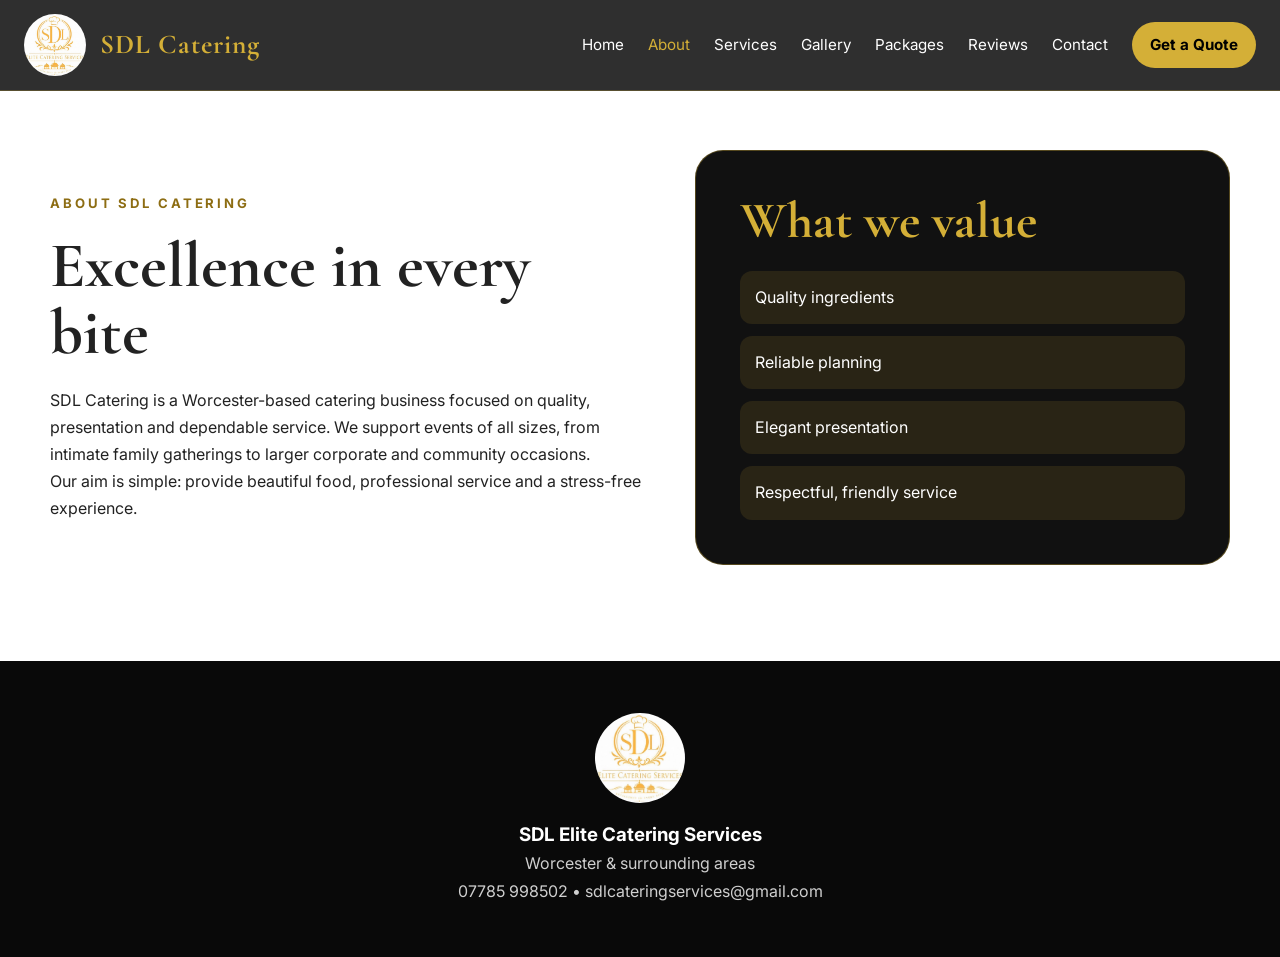
==== about.html @ 159dbfcd "Add files via upload" ====
<!doctype html><html lang="en"><head><meta charset="utf-8"><meta name="viewport" content="width=device-width, initial-scale=1"><title>About SDL Catering | Worcester</title><meta name="description" content="Learn about SDL Catering, an elite catering service in Worcester and surrounding areas."><link rel="stylesheet" href="style.css"></head><body><header class="site-header"><nav class="nav"><a class="brand" href="index.html"><img src="logo.jpeg" alt="SDL Catering logo"><span>SDL Catering</span></a><button class="menu-toggle" aria-label="Open menu">☰</button><div class="nav-links"><a class="" href="index.html">Home</a><a class="active" href="about.html">About</a><a class="" href="services.html">Services</a><a class="" href="gallery.html">Gallery</a><a class="" href="packages.html">Packages</a><a class="" href="reviews.html">Reviews</a><a class="" href="contact.html">Contact</a><a class="nav-cta" href="contact.html">Get a Quote</a></div></nav></header><section class="section" style="padding-top:150px"><div class="container split fade show"><div><div class="eyebrow" style="color:#8d6d13">About SDL Catering</div><h1 class="title" style="text-align:left;margin-bottom:20px">Excellence in every bite</h1><p>SDL Catering is a Worcester-based catering business focused on quality, presentation and dependable service. We support events of all sizes, from intimate family gatherings to larger corporate and community occasions.</p><p>Our aim is simple: provide beautiful food, professional service and a stress-free experience.</p></div><div class="panel"><h2>What we value</h2><div class="list"><span>Quality ingredients</span><span>Reliable planning</span><span>Elegant presentation</span><span>Respectful, friendly service</span></div></div></div></section><footer class="footer"><img src="logo.jpeg" alt="SDL Catering logo"><h3>SDL Elite Catering Services</h3><p>Worcester & surrounding areas</p><p>07785 998502 • sdlcateringservices@gmail.com</p></footer><script src="script.js"></script></body></html>
---- style.css ----
@import url('https://fonts.googleapis.com/css2?family=Cormorant+Garamond:wght@500;600;700&family=Inter:wght@300;400;500;600;700&display=swap');
:root{--gold:#d4af37;--gold-soft:#f5e7b8;--black:#0d0d0d;--charcoal:#171717;--cream:#fbf8f0;--white:#ffffff;--muted:#6d6d6d}
*{box-sizing:border-box;margin:0;padding:0}
html{scroll-behavior:smooth}
body{font-family:'Inter',sans-serif;color:#222;line-height:1.7;background:#fff;overflow-x:hidden}
img{max-width:100%;display:block}a{text-decoration:none;color:inherit}
.site-header{position:fixed;top:0;width:100%;z-index:1000;background:rgba(13,13,13,.86);backdrop-filter:blur(16px);border-bottom:1px solid rgba(212,175,55,.25)}
.nav{max-width:1280px;margin:auto;padding:14px 24px;display:flex;align-items:center;justify-content:space-between}
.brand{display:flex;align-items:center;gap:14px;color:var(--gold);font-family:'Cormorant Garamond',serif;font-size:1.7rem;font-weight:700;letter-spacing:.04em}
.brand img{height:62px;width:62px;border-radius:50%;object-fit:cover;background:white}
.nav-links{display:flex;align-items:center;gap:24px}.nav-links a{color:#fff;font-size:.95rem;transition:.25s}.nav-links a:hover,.nav-links a.active{color:var(--gold)}
.nav-cta{background:var(--gold);color:#000!important;padding:10px 18px;border-radius:999px;font-weight:700}
.menu-toggle{display:none;background:none;border:1px solid rgba(255,255,255,.35);color:white;padding:8px 11px;border-radius:8px;font-size:1.2rem}
.hero{min-height:100vh;display:grid;place-items:center;text-align:center;color:white;padding:140px 24px 80px;background:linear-gradient(rgba(0,0,0,.66),rgba(0,0,0,.66)),url('https://images.unsplash.com/photo-1555244162-803834f70033?auto=format&fit=crop&w=1800&q=80');background-size:cover;background-position:center}
.hero-content{max-width:920px}.eyebrow{color:var(--gold-soft);text-transform:uppercase;letter-spacing:.22em;font-size:.82rem;font-weight:700;margin-bottom:18px}
.hero h1{font-family:'Cormorant Garamond',serif;font-size:clamp(3.2rem,8vw,6.8rem);line-height:.95;margin-bottom:24px}
.hero p{max-width:760px;margin:0 auto 34px;font-size:1.15rem;color:#f3f3f3}
.btn-row{display:flex;gap:16px;justify-content:center;flex-wrap:wrap}.btn{display:inline-flex;align-items:center;justify-content:center;padding:14px 28px;border-radius:999px;font-weight:700;transition:.25s;border:0;cursor:pointer;font-size:1rem}
.btn.gold{background:var(--gold);color:#000}.btn.outline{border:1px solid rgba(255,255,255,.65);color:#fff}.btn:hover{transform:translateY(-3px)}
.section{padding:96px 24px}.container{max-width:1180px;margin:auto}.section.alt{background:var(--cream)}.section.dark{background:var(--black);color:white}
.section-title{text-align:center;max-width:800px;margin:0 auto 54px}.section-title h1,.section-title h2,.title{font-family:'Cormorant Garamond',serif;font-size:clamp(2.5rem,5vw,4.2rem);line-height:1.05;margin-bottom:12px}.section-title p{color:var(--muted)}.dark .section-title p{color:#c9c9c9}
.grid{display:grid;grid-template-columns:repeat(3,1fr);gap:26px}.card{background:white;border:1px solid #eee;padding:32px;border-radius:24px;box-shadow:0 18px 45px rgba(0,0,0,.07);transition:.25s}.card:hover{transform:translateY(-8px)}
.card h3{font-family:'Cormorant Garamond',serif;color:#111;font-size:1.8rem;margin-bottom:10px}.card p{color:#606060}.dark .card{background:#181818;border-color:#2a2a2a}.dark .card h3,.dark .card p{color:white}
.split{display:grid;grid-template-columns:1.05fr .95fr;gap:54px;align-items:center}.panel{background:#111;color:white;padding:44px;border-radius:28px;border:1px solid rgba(212,175,55,.35)}
.panel h2{font-family:'Cormorant Garamond',serif;font-size:3.2rem;line-height:1.05;color:var(--gold);margin-bottom:18px}.list{margin-top:22px;display:grid;gap:12px}.list span{display:block;padding:13px 15px;background:rgba(212,175,55,.12);border-radius:12px}
.gallery-grid{display:grid;grid-template-columns:repeat(4,1fr);gap:16px}.gallery-item{min-height:220px;border-radius:22px;overflow:hidden;position:relative;background:linear-gradient(135deg,#f5e7b8,#222);display:flex;align-items:flex-end;padding:22px;color:white;font-weight:700}.gallery-item::before{content:'';position:absolute;inset:0;background:rgba(0,0,0,.26)}.gallery-item span{position:relative;z-index:1}
.quote{font-family:'Cormorant Garamond',serif;font-size:2rem;line-height:1.25}.contact-card{max-width:860px;margin:auto;background:white;padding:40px;border-radius:28px;box-shadow:0 20px 60px rgba(0,0,0,.1)}
input,textarea,select{width:100%;padding:15px 16px;margin-bottom:14px;border:1px solid #ddd;border-radius:12px;font-family:inherit;font-size:1rem}textarea{min-height:140px;resize:vertical}
.footer{background:#090909;color:white;padding:52px 24px;text-align:center}.footer img{height:90px;width:90px;border-radius:50%;margin:0 auto 16px;background:white;object-fit:cover}.footer p{color:#cfcfcf}
.fade{opacity:0;transform:translateY(24px);transition:opacity .7s ease,transform .7s ease}.fade.show{opacity:1;transform:none}
@media(max-width:900px){.grid,.split,.gallery-grid{grid-template-columns:1fr}.menu-toggle{display:block}.nav-links{position:absolute;top:91px;right:24px;left:24px;display:none;flex-direction:column;background:#101010;padding:22px;border-radius:18px;border:1px solid rgba(212,175,55,.25)}.nav-links.open{display:flex}}
@media(max-width:560px){.brand span{font-size:1.3rem}.brand img{height:52px;width:52px}.section{padding:72px 18px}.hero{padding-top:130px}}
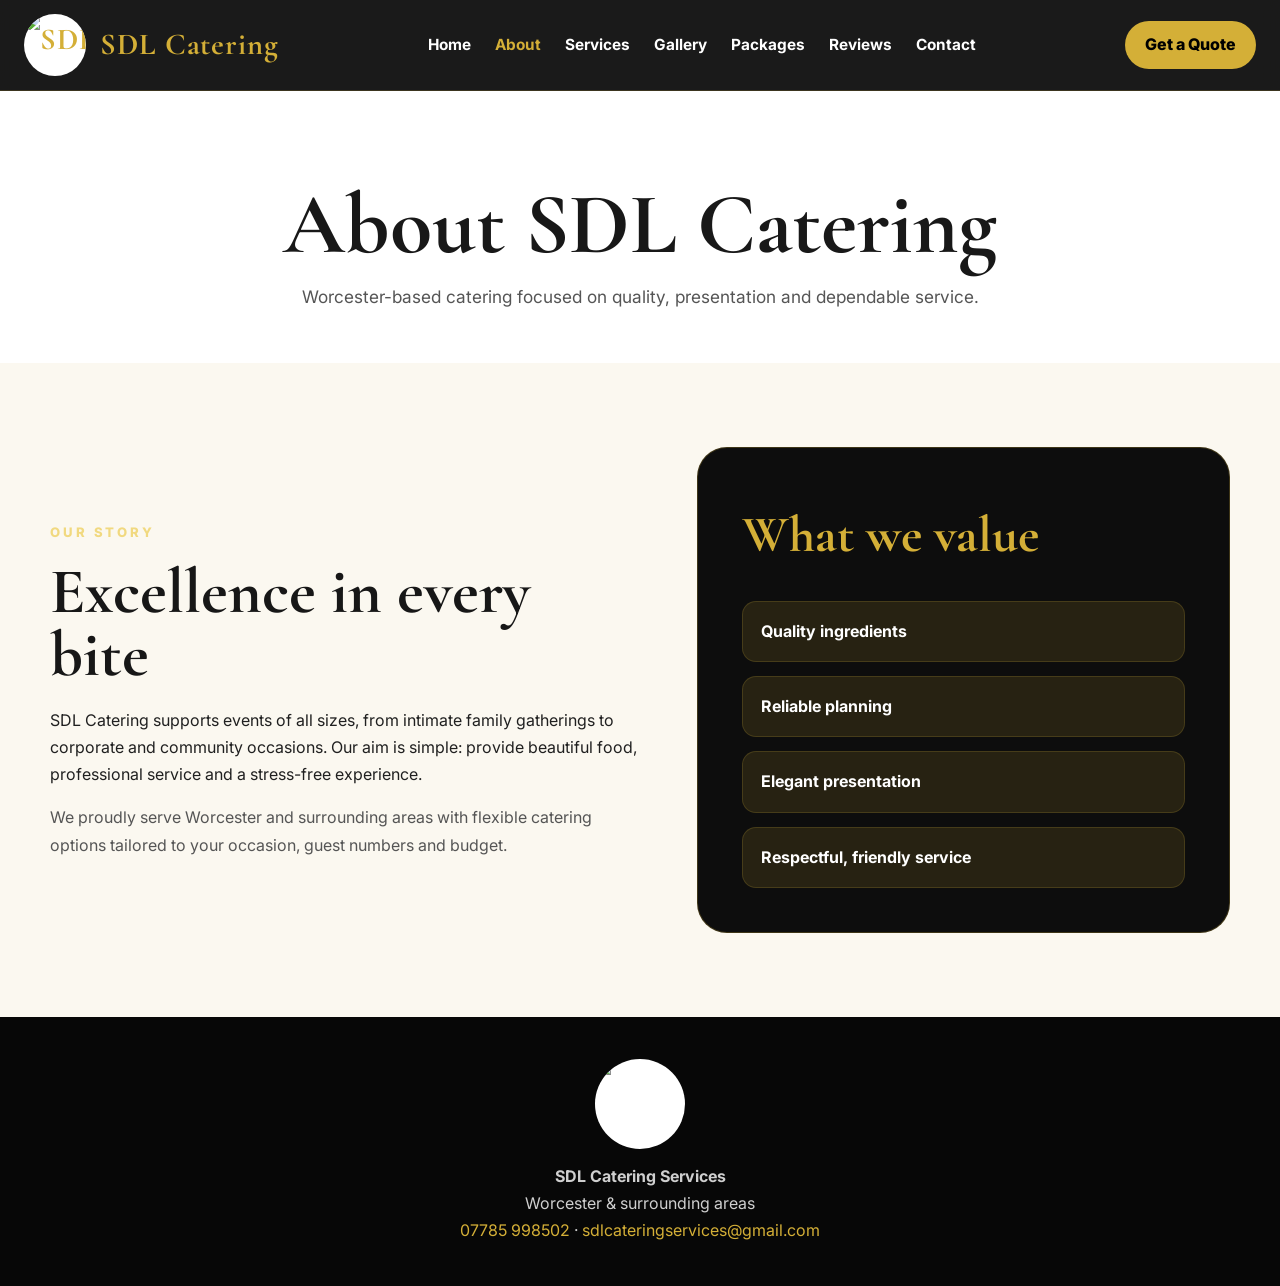
==== commit 294a820e: "Add files via upload" ====
--- a/about.html
+++ b/about.html
@@ -1 +1,39 @@
-<!doctype html><html lang="en"><head><meta charset="utf-8"><meta name="viewport" content="width=device-width, initial-scale=1"><title>About SDL Catering | Worcester</title><meta name="description" content="Learn about SDL Catering, an elite catering service in Worcester and surrounding areas."><link rel="stylesheet" href="style.css"></head><body><header class="site-header"><nav class="nav"><a class="brand" href="index.html"><img src="logo.jpeg" alt="SDL Catering logo"><span>SDL Catering</span></a><button class="menu-toggle" aria-label="Open menu">☰</button><div class="nav-links"><a class="" href="index.html">Home</a><a class="active" href="about.html">About</a><a class="" href="services.html">Services</a><a class="" href="gallery.html">Gallery</a><a class="" href="packages.html">Packages</a><a class="" href="reviews.html">Reviews</a><a class="" href="contact.html">Contact</a><a class="nav-cta" href="contact.html">Get a Quote</a></div></nav></header><section class="section" style="padding-top:150px"><div class="container split fade show"><div><div class="eyebrow" style="color:#8d6d13">About SDL Catering</div><h1 class="title" style="text-align:left;margin-bottom:20px">Excellence in every bite</h1><p>SDL Catering is a Worcester-based catering business focused on quality, presentation and dependable service. We support events of all sizes, from intimate family gatherings to larger corporate and community occasions.</p><p>Our aim is simple: provide beautiful food, professional service and a stress-free experience.</p></div><div class="panel"><h2>What we value</h2><div class="list"><span>Quality ingredients</span><span>Reliable planning</span><span>Elegant presentation</span><span>Respectful, friendly service</span></div></div></div></section><footer class="footer"><img src="logo.jpeg" alt="SDL Catering logo"><h3>SDL Elite Catering Services</h3><p>Worcester & surrounding areas</p><p>07785 998502 • sdlcateringservices@gmail.com</p></footer><script src="script.js"></script></body></html>+<!DOCTYPE html>
+<html lang="en">
+<head>
+<meta charset="UTF-8">
+<meta name="viewport" content="width=device-width, initial-scale=1.0">
+<title>About SDL Catering | Worcester</title>
+<meta name="description" content="SDL Catering Services in Worcester">
+<link rel="stylesheet" href="style.css">
+</head>
+<body>
+<header class="site-header">
+  <nav class="nav">
+    <a class="brand" href="index.html"><img src="images/logo.jpeg" alt="SDL Catering logo"><span>SDL Catering</span></a>
+    <button class="menu-toggle" aria-label="Open menu" aria-expanded="false">☰</button>
+    <ul class="nav-links">
+      <li><a  href="index.html">Home</a></li>
+      <li><a class="active" href="about.html">About</a></li>
+      <li><a  href="services.html">Services</a></li>
+      <li><a  href="gallery.html">Gallery</a></li>
+      <li><a  href="packages.html">Packages</a></li>
+      <li><a  href="reviews.html">Reviews</a></li>
+      <li><a  href="contact.html">Contact</a></li>
+    </ul>
+    <a class="nav-cta" href="contact.html">Get a Quote</a>
+  </nav>
+</header>
+<main>
+<section class="page-hero"><h1>About SDL Catering</h1><p>Worcester-based catering focused on quality, presentation and dependable service.</p></section>
+<section class="section"><div class="container split"><div><div class="eyebrow">Our Story</div><h2 class="title" style="font-size:4rem;color:#171717;margin-bottom:20px">Excellence in every bite</h2><p>SDL Catering supports events of all sizes, from intimate family gatherings to corporate and community occasions. Our aim is simple: provide beautiful food, professional service and a stress-free experience.</p><p style="margin-top:16px;color:#555">We proudly serve Worcester and surrounding areas with flexible catering options tailored to your occasion, guest numbers and budget.</p></div><div class="panel-dark"><h2>What we value</h2><div class="value-list"><div>Quality ingredients</div><div>Reliable planning</div><div>Elegant presentation</div><div>Respectful, friendly service</div></div></div></div></section>
+</main>
+<footer class="footer">
+  <img src="images/logo.jpeg" alt="SDL Catering logo">
+  <p><strong>SDL Catering Services</strong></p>
+  <p>Worcester & surrounding areas</p>
+  <p><a href="tel:07785998502">07785 998502</a> · <a href="mailto:sdlcateringservices@gmail.com">sdlcateringservices@gmail.com</a></p>
+</footer>
+<script src="script.js"></script>
+</body>
+</html>
--- a/style.css
+++ b/style.css
@@ -1,33 +1,39 @@
+@import url('https://fonts.googleapis.com/css2?family=Cormorant+Garamond:wght@500;600;700&family=Inter:wght@300;400;500;600;700;800&display=swap');
 
-@import url('https://fonts.googleapis.com/css2?family=Cormorant+Garamond:wght@500;600;700&family=Inter:wght@300;400;500;600;700&display=swap');
-:root{--gold:#d4af37;--gold-soft:#f5e7b8;--black:#0d0d0d;--charcoal:#171717;--cream:#fbf8f0;--white:#ffffff;--muted:#6d6d6d}
+:root{
+  --black:#0b0b0b;
+  --charcoal:#151515;
+  --cream:#fbf8f0;
+  --white:#ffffff;
+  --gold:#d4af37;
+  --gold-soft:#f1d980;
+  --muted:#666;
+  --line:#ece5d3;
+}
+
 *{box-sizing:border-box;margin:0;padding:0}
 html{scroll-behavior:smooth}
-body{font-family:'Inter',sans-serif;color:#222;line-height:1.7;background:#fff;overflow-x:hidden}
-img{max-width:100%;display:block}a{text-decoration:none;color:inherit}
-.site-header{position:fixed;top:0;width:100%;z-index:1000;background:rgba(13,13,13,.86);backdrop-filter:blur(16px);border-bottom:1px solid rgba(212,175,55,.25)}
-.nav{max-width:1280px;margin:auto;padding:14px 24px;display:flex;align-items:center;justify-content:space-between}
-.brand{display:flex;align-items:center;gap:14px;color:var(--gold);font-family:'Cormorant Garamond',serif;font-size:1.7rem;font-weight:700;letter-spacing:.04em}
-.brand img{height:62px;width:62px;border-radius:50%;object-fit:cover;background:white}
-.nav-links{display:flex;align-items:center;gap:24px}.nav-links a{color:#fff;font-size:.95rem;transition:.25s}.nav-links a:hover,.nav-links a.active{color:var(--gold)}
-.nav-cta{background:var(--gold);color:#000!important;padding:10px 18px;border-radius:999px;font-weight:700}
-.menu-toggle{display:none;background:none;border:1px solid rgba(255,255,255,.35);color:white;padding:8px 11px;border-radius:8px;font-size:1.2rem}
-.hero{min-height:100vh;display:grid;place-items:center;text-align:center;color:white;padding:140px 24px 80px;background:linear-gradient(rgba(0,0,0,.66),rgba(0,0,0,.66)),url('https://images.unsplash.com/photo-1555244162-803834f70033?auto=format&fit=crop&w=1800&q=80');background-size:cover;background-position:center}
-.hero-content{max-width:920px}.eyebrow{color:var(--gold-soft);text-transform:uppercase;letter-spacing:.22em;font-size:.82rem;font-weight:700;margin-bottom:18px}
-.hero h1{font-family:'Cormorant Garamond',serif;font-size:clamp(3.2rem,8vw,6.8rem);line-height:.95;margin-bottom:24px}
-.hero p{max-width:760px;margin:0 auto 34px;font-size:1.15rem;color:#f3f3f3}
-.btn-row{display:flex;gap:16px;justify-content:center;flex-wrap:wrap}.btn{display:inline-flex;align-items:center;justify-content:center;padding:14px 28px;border-radius:999px;font-weight:700;transition:.25s;border:0;cursor:pointer;font-size:1rem}
-.btn.gold{background:var(--gold);color:#000}.btn.outline{border:1px solid rgba(255,255,255,.65);color:#fff}.btn:hover{transform:translateY(-3px)}
-.section{padding:96px 24px}.container{max-width:1180px;margin:auto}.section.alt{background:var(--cream)}.section.dark{background:var(--black);color:white}
-.section-title{text-align:center;max-width:800px;margin:0 auto 54px}.section-title h1,.section-title h2,.title{font-family:'Cormorant Garamond',serif;font-size:clamp(2.5rem,5vw,4.2rem);line-height:1.05;margin-bottom:12px}.section-title p{color:var(--muted)}.dark .section-title p{color:#c9c9c9}
-.grid{display:grid;grid-template-columns:repeat(3,1fr);gap:26px}.card{background:white;border:1px solid #eee;padding:32px;border-radius:24px;box-shadow:0 18px 45px rgba(0,0,0,.07);transition:.25s}.card:hover{transform:translateY(-8px)}
-.card h3{font-family:'Cormorant Garamond',serif;color:#111;font-size:1.8rem;margin-bottom:10px}.card p{color:#606060}.dark .card{background:#181818;border-color:#2a2a2a}.dark .card h3,.dark .card p{color:white}
-.split{display:grid;grid-template-columns:1.05fr .95fr;gap:54px;align-items:center}.panel{background:#111;color:white;padding:44px;border-radius:28px;border:1px solid rgba(212,175,55,.35)}
-.panel h2{font-family:'Cormorant Garamond',serif;font-size:3.2rem;line-height:1.05;color:var(--gold);margin-bottom:18px}.list{margin-top:22px;display:grid;gap:12px}.list span{display:block;padding:13px 15px;background:rgba(212,175,55,.12);border-radius:12px}
-.gallery-grid{display:grid;grid-template-columns:repeat(4,1fr);gap:16px}.gallery-item{min-height:220px;border-radius:22px;overflow:hidden;position:relative;background:linear-gradient(135deg,#f5e7b8,#222);display:flex;align-items:flex-end;padding:22px;color:white;font-weight:700}.gallery-item::before{content:'';position:absolute;inset:0;background:rgba(0,0,0,.26)}.gallery-item span{position:relative;z-index:1}
-.quote{font-family:'Cormorant Garamond',serif;font-size:2rem;line-height:1.25}.contact-card{max-width:860px;margin:auto;background:white;padding:40px;border-radius:28px;box-shadow:0 20px 60px rgba(0,0,0,.1)}
-input,textarea,select{width:100%;padding:15px 16px;margin-bottom:14px;border:1px solid #ddd;border-radius:12px;font-family:inherit;font-size:1rem}textarea{min-height:140px;resize:vertical}
-.footer{background:#090909;color:white;padding:52px 24px;text-align:center}.footer img{height:90px;width:90px;border-radius:50%;margin:0 auto 16px;background:white;object-fit:cover}.footer p{color:#cfcfcf}
-.fade{opacity:0;transform:translateY(24px);transition:opacity .7s ease,transform .7s ease}.fade.show{opacity:1;transform:none}
-@media(max-width:900px){.grid,.split,.gallery-grid{grid-template-columns:1fr}.menu-toggle{display:block}.nav-links{position:absolute;top:91px;right:24px;left:24px;display:none;flex-direction:column;background:#101010;padding:22px;border-radius:18px;border:1px solid rgba(212,175,55,.25)}.nav-links.open{display:flex}}
-@media(max-width:560px){.brand span{font-size:1.3rem}.brand img{height:52px;width:52px}.section{padding:72px 18px}.hero{padding-top:130px}}
+body{font-family:Inter,Arial,sans-serif;color:#202020;background:var(--cream);line-height:1.7;overflow-x:hidden}
+img{max-width:100%;display:block}
+a,a:link,a:visited{color:inherit;text-decoration:none}
+
+.site-header{position:sticky;top:0;z-index:999;background:rgba(12,12,12,.94);backdrop-filter:blur(14px);border-bottom:1px solid rgba(212,175,55,.18)}
+.nav{max-width:1280px;margin:0 auto;padding:14px 24px;display:flex;align-items:center;justify-content:space-between;gap:22px}
+.brand{display:flex;align-items:center;gap:14px;color:var(--gold)!important;font-family:'Cormorant Garamond',serif;font-size:1.9rem;font-weight:700;letter-spacing:.03em;white-space:nowrap}
+.brand img{width:62px;height:62px;border-radius:50%;background:white;object-fit:cover}
+.nav-links{display:flex;align-items:center;gap:24px;list-style:none}
+.nav-links a,.nav-links a:link,.nav-links a:visited{color:#fff!important;text-decoration:none!important;font-weight:700;font-size:.96rem;transition:.25s}
+.nav-links a:hover,.nav-links a.active,.nav-links a:active{color:var(--gold)!important;text-decoration:none!important}
+.nav-cta{background:var(--gold);color:#000!important;padding:10px 20px;border-radius:999px;font-weight:800;white-space:nowrap}
+.nav-cta:hover{background:var(--gold-soft);color:#000!important}
+.menu-toggle{display:none;background:transparent;color:white;border:1px solid rgba(255,255,255,.25);font-size:1.4rem;border-radius:10px;padding:8px 12px;cursor:pointer}
+
+.hero{min-height:calc(100vh - 92px);display:grid;place-items:center;text-align:center;color:#fff;background:linear-gradient(rgba(0,0,0,.62),rgba(0,0,0,.58)),url('https://images.unsplash.com/photo-1414235077428-338989a2e8c0?auto=format&fit=crop&w=1800&q=80');background-size:cover;background-position:center;padding:110px 24px 80px}
+.hero-inner{max-width:980px}.eyebrow{color:var(--gold-soft);text-transform:uppercase;letter-spacing:.22em;font-size:.82rem;font-weight:800;margin-bottom:18px}.hero h1,.page-hero h1,.section-title h2,.title{font-family:'Cormorant Garamond',serif;line-height:.98}.hero h1{font-size:clamp(3.2rem,8vw,7rem);margin-bottom:24px}.hero p{font-size:1.25rem;max-width:760px;margin:0 auto 34px;color:#f2f2f2}.btn-row{display:flex;gap:16px;justify-content:center;flex-wrap:wrap}.btn{display:inline-flex;align-items:center;justify-content:center;border-radius:999px;padding:14px 28px;font-weight:800;transition:.25s}.btn.gold{background:var(--gold);color:#000!important}.btn.dark{background:var(--black);color:#fff!important}.btn.outline{border:1px solid rgba(255,255,255,.6);color:#fff!important}.btn:hover{transform:translateY(-2px)}
+
+main{background:var(--cream)}.section{padding:84px 24px}.container{max-width:1180px;margin:0 auto}.section-title{text-align:center;max-width:820px;margin:0 auto 48px}.section-title h2{font-size:clamp(2.5rem,5vw,4.3rem);color:#171717;margin-bottom:14px}.section-title p{color:#5f5f5f;font-size:1.08rem}.grid{display:grid;gap:26px}.grid.three{grid-template-columns:repeat(3,1fr)}.grid.four{grid-template-columns:repeat(4,1fr)}.card{background:#fff;border:1px solid var(--line);border-radius:26px;padding:34px;box-shadow:0 18px 45px rgba(0,0,0,.05)}.card h3{font-family:'Cormorant Garamond',serif;font-size:2rem;color:#121212;margin-bottom:12px}.card p{color:#555}.dark-band{background:#0b0b0b;color:#fff}.dark-band .section-title h2,.dark-band h3{color:var(--gold)}.dark-band p{color:#ddd}.split{display:grid;grid-template-columns:1.05fr .95fr;gap:58px;align-items:center}.panel-dark{background:#0d0d0d;color:#fff;border-radius:30px;padding:44px;border:1px solid rgba(212,175,55,.25)}.panel-dark h2{font-family:'Cormorant Garamond',serif;font-size:3.2rem;color:var(--gold);margin-bottom:22px}.value-list{display:grid;gap:14px}.value-list div{background:rgba(212,175,55,.13);border:1px solid rgba(212,175,55,.18);padding:16px 18px;border-radius:14px;font-weight:700}.image-card{overflow:hidden;border-radius:28px;box-shadow:0 24px 70px rgba(0,0,0,.15);background:#fff}.image-card img{width:100%;height:430px;object-fit:cover}
+
+.page-hero{padding:92px 24px 52px;background:#fff;text-align:center}.page-hero h1{font-size:clamp(3rem,7vw,5.4rem);color:#181818;margin-bottom:14px}.page-hero p{max-width:850px;margin:0 auto;color:#555;font-size:1.08rem}.gallery-grid{display:grid;grid-template-columns:repeat(3,1fr);gap:24px}.gallery-item{position:relative;border-radius:24px;overflow:hidden;background:#111;box-shadow:0 18px 50px rgba(0,0,0,.1)}.gallery-item img{width:100%;height:360px;object-fit:cover;transition:.35s}.gallery-item:hover img{transform:scale(1.05)}.gallery-item span{position:absolute;left:18px;bottom:18px;background:rgba(0,0,0,.72);color:#fff;padding:8px 14px;border-radius:999px;font-weight:800;font-size:.9rem}.contact-box{max-width:850px;margin:0 auto;background:#fff;border:1px solid var(--line);border-radius:28px;padding:42px;box-shadow:0 18px 50px rgba(0,0,0,.06)}.contact-list{display:grid;gap:16px;font-size:1.1rem}.contact-list a{color:#111!important;font-weight:800}.footer{background:#070707;color:#fff;text-align:center;padding:42px 24px}.footer img{width:90px;height:90px;border-radius:50%;margin:0 auto 14px;background:white}.footer p{color:#cfcfcf}.footer a{color:var(--gold)!important}
+
+@media(max-width:980px){.grid.three,.grid.four,.gallery-grid,.split{grid-template-columns:1fr 1fr}.nav{flex-wrap:wrap}.nav-links{order:3;width:100%;justify-content:center;flex-wrap:wrap}}
+@media(max-width:700px){.nav{padding:12px 16px}.brand{font-size:1.55rem}.brand img{width:52px;height:52px}.menu-toggle{display:block}.nav-links{display:none;flex-direction:column;align-items:stretch;background:#101010;padding:18px;border-radius:18px}.nav-links.open{display:flex}.nav-links a{text-align:center;padding:8px}.nav-cta{display:none}.hero{min-height:80vh;padding-top:90px}.hero h1{font-size:3rem}.grid.three,.grid.four,.gallery-grid,.split{grid-template-columns:1fr}.section{padding:60px 18px}.card{padding:28px}.image-card img,.gallery-item img{height:300px}.panel-dark{padding:32px}.contact-box{padding:28px}}
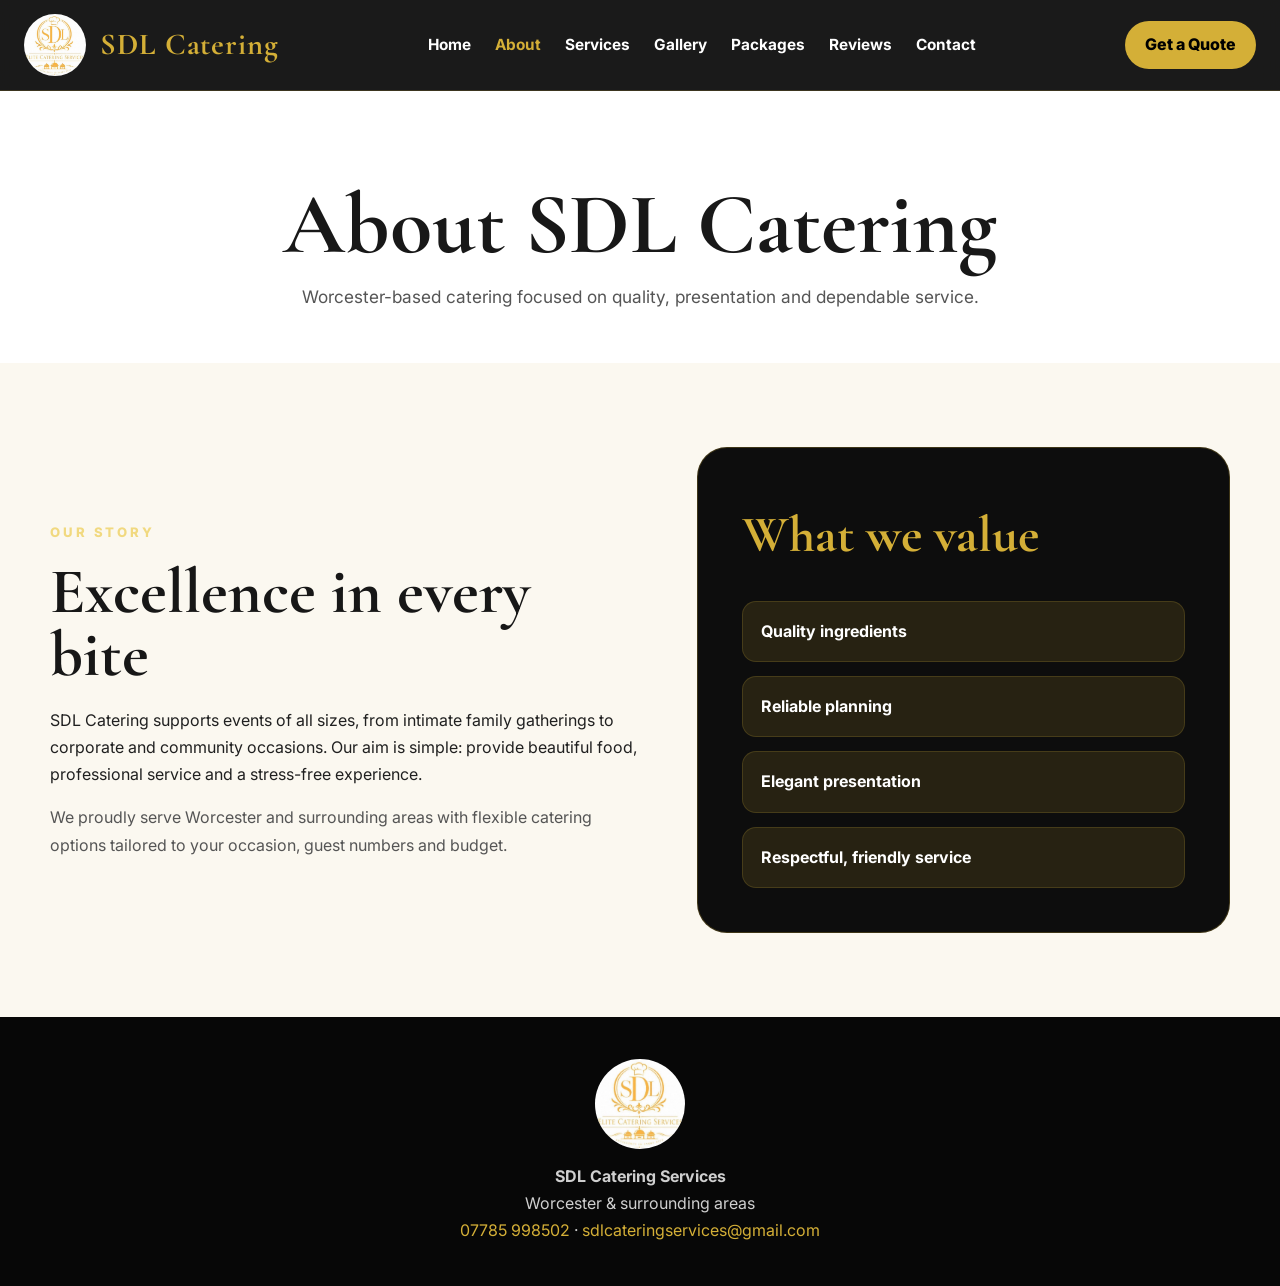
==== commit c02b3372: "Update about.html" ====
--- a/about.html
+++ b/about.html
@@ -10,7 +10,7 @@
 <body>
 <header class="site-header">
   <nav class="nav">
-    <a class="brand" href="index.html"><img src="images/logo.jpeg" alt="SDL Catering logo"><span>SDL Catering</span></a>
+    <a class="brand" href="index.html"><img src="logo.jpeg" alt="SDL Catering logo"><span>SDL Catering</span></a>
     <button class="menu-toggle" aria-label="Open menu" aria-expanded="false">☰</button>
     <ul class="nav-links">
       <li><a  href="index.html">Home</a></li>
@@ -29,11 +29,11 @@
 <section class="section"><div class="container split"><div><div class="eyebrow">Our Story</div><h2 class="title" style="font-size:4rem;color:#171717;margin-bottom:20px">Excellence in every bite</h2><p>SDL Catering supports events of all sizes, from intimate family gatherings to corporate and community occasions. Our aim is simple: provide beautiful food, professional service and a stress-free experience.</p><p style="margin-top:16px;color:#555">We proudly serve Worcester and surrounding areas with flexible catering options tailored to your occasion, guest numbers and budget.</p></div><div class="panel-dark"><h2>What we value</h2><div class="value-list"><div>Quality ingredients</div><div>Reliable planning</div><div>Elegant presentation</div><div>Respectful, friendly service</div></div></div></div></section>
 </main>
 <footer class="footer">
-  <img src="images/logo.jpeg" alt="SDL Catering logo">
+  <img src="logo.jpeg" alt="SDL Catering logo">
   <p><strong>SDL Catering Services</strong></p>
   <p>Worcester & surrounding areas</p>
   <p><a href="tel:07785998502">07785 998502</a> · <a href="mailto:sdlcateringservices@gmail.com">sdlcateringservices@gmail.com</a></p>
 </footer>
 <script src="script.js"></script>
 </body>
-</html>+</html>
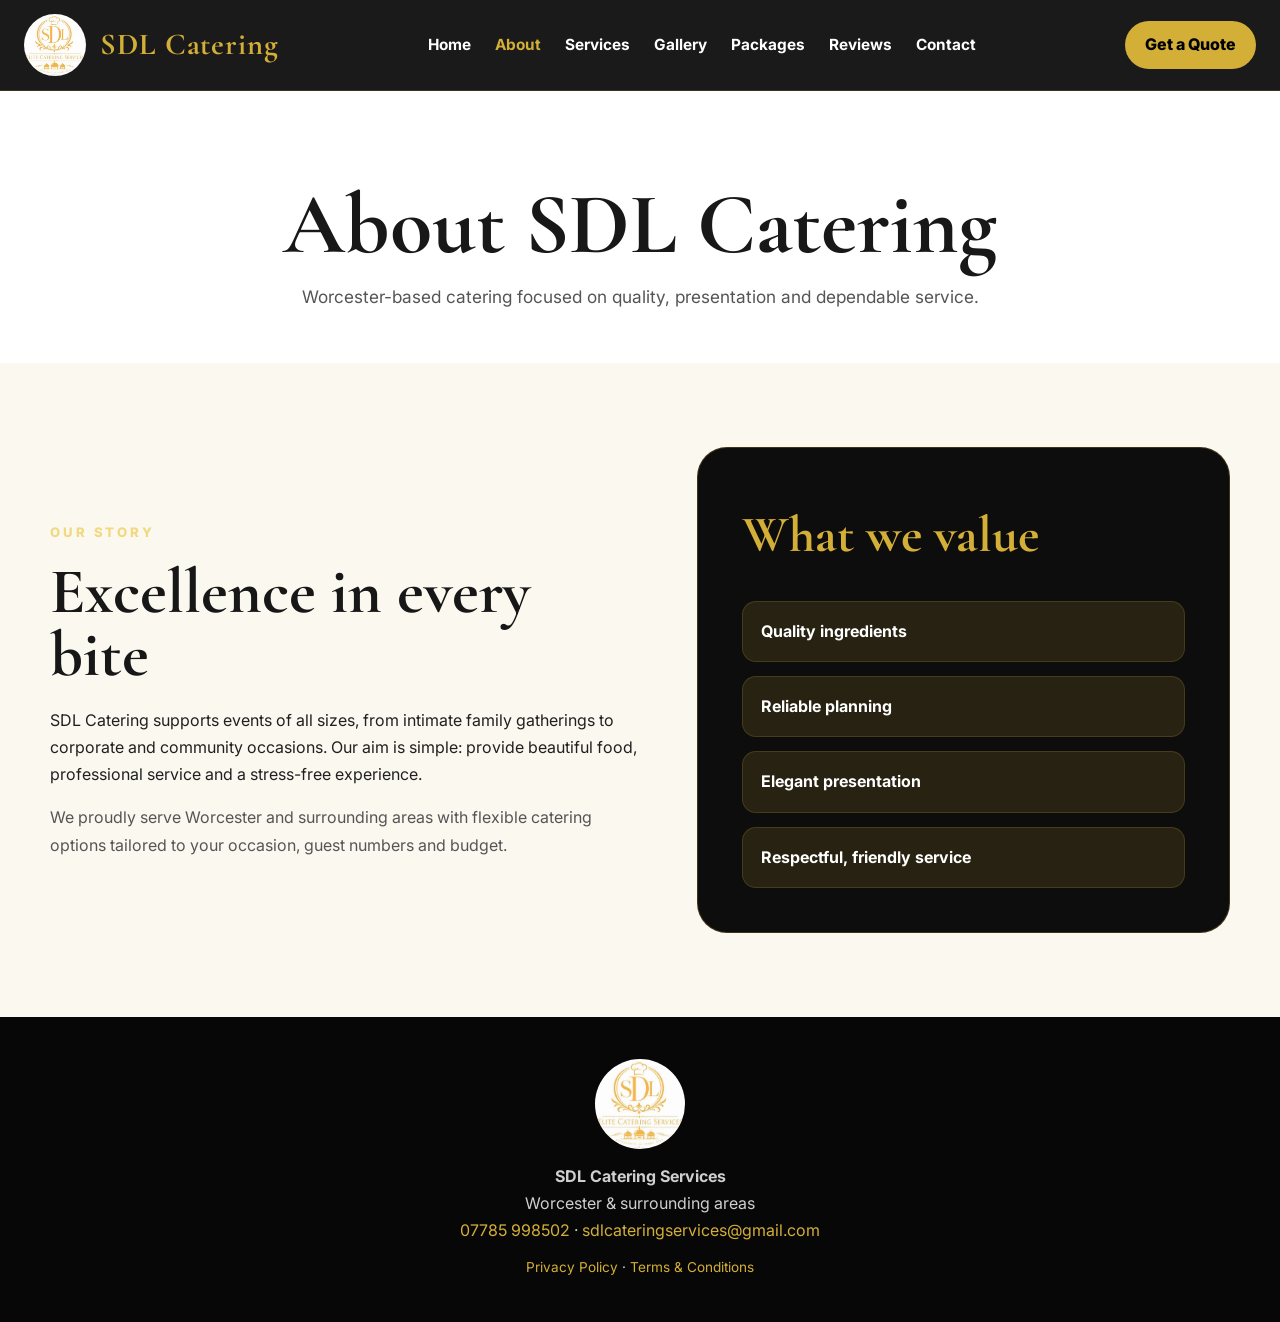
==== commit 55e49aa8: "Add footer legal links for privacy and terms" ====
--- a/about.html
+++ b/about.html
@@ -33,6 +33,11 @@
   <p><strong>SDL Catering Services</strong></p>
   <p>Worcester & surrounding areas</p>
   <p><a href="tel:07785998502">07785 998502</a> · <a href="mailto:sdlcateringservices@gmail.com">sdlcateringservices@gmail.com</a></p>
+<p class="footer-legal">
+  <a href="privacy.html">Privacy Policy</a>
+  ·
+  <a href="terms.html">Terms &amp; Conditions</a>
+</p>
 </footer>
 <script src="script.js"></script>
 </body>
--- a/style.css
+++ b/style.css
@@ -37,3 +37,1246 @@
 
 @media(max-width:980px){.grid.three,.grid.four,.gallery-grid,.split{grid-template-columns:1fr 1fr}.nav{flex-wrap:wrap}.nav-links{order:3;width:100%;justify-content:center;flex-wrap:wrap}}
 @media(max-width:700px){.nav{padding:12px 16px}.brand{font-size:1.55rem}.brand img{width:52px;height:52px}.menu-toggle{display:block}.nav-links{display:none;flex-direction:column;align-items:stretch;background:#101010;padding:18px;border-radius:18px}.nav-links.open{display:flex}.nav-links a{text-align:center;padding:8px}.nav-cta{display:none}.hero{min-height:80vh;padding-top:90px}.hero h1{font-size:3rem}.grid.three,.grid.four,.gallery-grid,.split{grid-template-columns:1fr}.section{padding:60px 18px}.card{padding:28px}.image-card img,.gallery-item img{height:300px}.panel-dark{padding:32px}.contact-box{padding:28px}}
+.whatsapp-button{
+    position:fixed;
+    bottom:20px;
+    right:20px;
+    background:#d4af37;
+    color:black;
+    padding:12px 18px;
+    border-radius:50px;
+    text-decoration:none;
+    font-weight:bold;
+    z-index:9999;
+    box-shadow:0 4px 10px rgba(0,0,0,0.3);
+}
+
+.whatsapp-button:hover{
+    background:#c49b1f;
+}
+/* ==================================================
+   PREMIUM GALLERY
+================================================== */
+
+.gallery-section{
+    background:#faf7ef;
+    padding:70px 5%;
+}
+
+.gallery-grid{
+    width:min(1280px,100%);
+    margin:0 auto;
+    display:grid;
+    grid-template-columns:repeat(3,minmax(0,1fr));
+    gap:26px;
+}
+
+.gallery-item{
+    position:relative;
+    min-height:340px;
+    overflow:hidden;
+    border-radius:22px;
+    cursor:pointer;
+    background:#111;
+    box-shadow:0 18px 45px rgba(0,0,0,.12);
+    isolation:isolate;
+}
+
+.gallery-item::after{
+    content:"Click to enlarge";
+    position:absolute;
+    inset:0;
+    display:flex;
+    align-items:center;
+    justify-content:center;
+    background:rgba(0,0,0,.48);
+    color:#fff;
+    font-size:.85rem;
+    font-weight:700;
+    letter-spacing:.08em;
+    text-transform:uppercase;
+    opacity:0;
+    transition:opacity .35s ease;
+    z-index:2;
+}
+
+.gallery-item:hover::after{
+    opacity:1;
+}
+
+.gallery-item img{
+    width:100%;
+    height:100%;
+    min-height:340px;
+    display:block;
+    object-fit:cover;
+    transition:
+        transform .55s ease,
+        filter .55s ease;
+}
+
+.gallery-item:hover img{
+    transform:scale(1.07);
+    filter:brightness(.85);
+}
+
+.gallery-item span{
+    position:absolute;
+    left:18px;
+    bottom:18px;
+    z-index:3;
+    padding:10px 15px;
+    border:1px solid rgba(212,175,55,.4);
+    border-radius:999px;
+    background:rgba(5,5,5,.78);
+    backdrop-filter:blur(8px);
+    color:#fff;
+    font-size:.92rem;
+    font-weight:700;
+    box-shadow:0 8px 24px rgba(0,0,0,.25);
+}
+
+/* ==================================================
+   PREMIUM LIGHTBOX
+================================================== */
+
+.premium-lightbox{
+    position:fixed;
+    inset:0;
+    z-index:99999;
+    display:flex;
+    align-items:center;
+    justify-content:center;
+    padding:32px 90px;
+    background:
+        radial-gradient(
+            circle at center,
+            rgba(32,32,32,.98),
+            rgba(0,0,0,.99)
+        );
+    visibility:hidden;
+    opacity:0;
+    pointer-events:none;
+    transition:
+        opacity .3s ease,
+        visibility .3s ease;
+}
+
+.premium-lightbox.open{
+    visibility:visible;
+    opacity:1;
+    pointer-events:auto;
+}
+
+.lightbox-content{
+    width:min(1100px,100%);
+    text-align:center;
+}
+
+.lightbox-content img{
+    display:block;
+    max-width:100%;
+    max-height:78vh;
+    margin:0 auto;
+    object-fit:contain;
+    border:1px solid rgba(212,175,55,.45);
+    border-radius:18px;
+    box-shadow:
+        0 30px 90px rgba(0,0,0,.8),
+        0 0 40px rgba(212,175,55,.08);
+    animation:premiumLightboxOpen .4s ease;
+}
+
+#lightbox-caption{
+    margin:18px 0 5px;
+    color:#fff;
+    font-family:'Cormorant Garamond',serif;
+    font-size:1.55rem;
+    font-weight:600;
+}
+
+#lightbox-counter{
+    color:#d4af37;
+    font-size:.9rem;
+    letter-spacing:.12em;
+}
+
+.lightbox-close,
+.lightbox-arrow{
+    border:1px solid rgba(212,175,55,.45);
+    background:rgba(20,20,20,.8);
+    color:#fff;
+    cursor:pointer;
+    backdrop-filter:blur(8px);
+    transition:
+        background .25s ease,
+        color .25s ease,
+        transform .25s ease;
+}
+
+.lightbox-close:hover,
+.lightbox-arrow:hover{
+    background:#d4af37;
+    color:#111;
+}
+
+.lightbox-close{
+    position:absolute;
+    top:22px;
+    right:28px;
+    width:50px;
+    height:50px;
+    border-radius:50%;
+    font-size:34px;
+    line-height:1;
+}
+
+.lightbox-close:hover{
+    transform:rotate(90deg);
+}
+
+.lightbox-arrow{
+    position:absolute;
+    top:50%;
+    width:60px;
+    height:60px;
+    border-radius:50%;
+    transform:translateY(-50%);
+    font-size:42px;
+    line-height:1;
+}
+
+.lightbox-arrow:hover{
+    transform:translateY(-50%) scale(1.07);
+}
+
+.lightbox-prev{
+    left:25px;
+}
+
+.lightbox-next{
+    right:25px;
+}
+
+@keyframes premiumLightboxOpen{
+    from{
+        opacity:0;
+        transform:scale(.9);
+    }
+
+    to{
+        opacity:1;
+        transform:scale(1);
+    }
+}
+
+/* Tablet */
+
+@media(max-width:950px){
+
+    .gallery-grid{
+        grid-template-columns:repeat(2,minmax(0,1fr));
+    }
+
+    .premium-lightbox{
+        padding:30px 75px;
+    }
+}
+
+/* Mobile */
+
+@media(max-width:650px){
+
+    .gallery-section{
+        padding:45px 18px;
+    }
+
+    .gallery-grid{
+        grid-template-columns:1fr;
+        gap:20px;
+    }
+
+    .gallery-item,
+    .gallery-item img{
+        min-height:360px;
+    }
+
+    .premium-lightbox{
+        padding:70px 14px 100px;
+    }
+
+    .lightbox-content img{
+        max-height:68vh;
+        border-radius:12px;
+    }
+
+    #lightbox-caption{
+        font-size:1.25rem;
+    }
+
+    .lightbox-close{
+        top:14px;
+        right:14px;
+        width:46px;
+        height:46px;
+    }
+
+    .lightbox-arrow{
+        top:auto;
+        bottom:24px;
+        width:50px;
+        height:50px;
+        transform:none;
+        font-size:34px;
+    }
+
+    .lightbox-arrow:hover{
+        transform:scale(1.07);
+    }
+
+    .lightbox-prev{
+        left:calc(50% - 65px);
+    }
+
+    .lightbox-next{
+        right:calc(50% - 65px);
+    }
+
+    .gallery-item::after{
+        display:none;
+    }
+}
+/* Allow clicks to pass through gallery overlays */
+.gallery-item::after,
+.gallery-item span{
+    pointer-events:none;
+}
+/* ==================================================
+   PREMIUM HOMEPAGE
+================================================== */
+
+.luxury-home-hero{
+    position:relative;
+    min-height:calc(100vh - 90px);
+    display:flex;
+    align-items:center;
+    justify-content:center;
+    overflow:hidden;
+    padding:100px 24px;
+    background:url("Buffet 3.jpeg") center/cover no-repeat;
+}
+
+.luxury-hero-overlay{
+    position:absolute;
+    inset:0;
+    background:
+        linear-gradient(
+            90deg,
+            rgba(5,5,5,.88) 0%,
+            rgba(5,5,5,.67) 55%,
+            rgba(5,5,5,.52) 100%
+        );
+}
+
+.luxury-hero-content{
+    position:relative;
+    z-index:2;
+    width:min(1050px,100%);
+    text-align:center;
+    color:#fff;
+}
+
+.luxury-eyebrow{
+    margin-bottom:18px;
+    color:#d4af37;
+    font-size:.82rem;
+    font-weight:800;
+    letter-spacing:.24em;
+    text-transform:uppercase;
+}
+
+.luxury-eyebrow.dark-text{
+    color:#a98417;
+}
+
+.luxury-hero-content h1{
+    max-width:1000px;
+    margin:0 auto 26px;
+    font-family:"Cormorant Garamond",serif;
+    font-size:clamp(3.5rem,8vw,7.3rem);
+    font-weight:600;
+    line-height:.9;
+    letter-spacing:-.03em;
+}
+
+.luxury-hero-text{
+    max-width:780px;
+    margin:0 auto 34px;
+    color:#f1f1f1;
+    font-size:clamp(1.05rem,2vw,1.25rem);
+}
+
+.luxury-hero-buttons{
+    display:flex;
+    justify-content:center;
+    gap:15px;
+    flex-wrap:wrap;
+}
+
+.hero-trust-line{
+    margin-top:38px;
+    color:#e4e4e4;
+    font-size:.88rem;
+    font-weight:600;
+    letter-spacing:.06em;
+}
+
+.hero-trust-line span{
+    padding:0 12px;
+    color:#d4af37;
+}
+
+.scroll-indicator{
+    position:absolute;
+    z-index:3;
+    left:50%;
+    bottom:25px;
+    width:28px;
+    height:46px;
+    border:1px solid rgba(255,255,255,.55);
+    border-radius:999px;
+    transform:translateX(-50%);
+}
+
+.scroll-indicator span{
+    position:absolute;
+    top:9px;
+    left:50%;
+    width:4px;
+    height:8px;
+    border-radius:99px;
+    background:#d4af37;
+    transform:translateX(-50%);
+    animation:homeScroll 1.8s infinite;
+}
+
+@keyframes homeScroll{
+    0%{
+        opacity:0;
+        transform:translate(-50%,0);
+    }
+
+    40%{
+        opacity:1;
+    }
+
+    100%{
+        opacity:0;
+        transform:translate(-50%,16px);
+    }
+}
+
+.home-heading{
+    margin-bottom:20px;
+    color:#171717;
+    font-family:"Cormorant Garamond",serif;
+    font-size:clamp(3rem,6vw,5.2rem);
+    line-height:.95;
+}
+
+.home-gold-line{
+    width:78px;
+    height:2px;
+    margin:0 0 28px;
+    background:#d4af37;
+}
+
+.home-gold-line.centered{
+    margin:18px auto 28px;
+}
+
+.home-lead{
+    margin-bottom:18px;
+    color:#333;
+    font-size:1.14rem;
+    font-weight:500;
+}
+
+.home-copy{
+    margin-bottom:30px;
+    color:#616161;
+}
+
+.welcome-actions{
+    display:flex;
+    align-items:center;
+    gap:24px;
+    flex-wrap:wrap;
+}
+
+.text-link{
+    display:inline-flex;
+    align-items:center;
+    gap:9px;
+    color:#111!important;
+    font-weight:800;
+}
+
+.text-link span{
+    color:#b58d1d;
+    font-size:1.25rem;
+    transition:transform .25s ease;
+}
+
+.text-link:hover span{
+    transform:translateX(5px);
+}
+
+.premium-image-wrap{
+    position:relative;
+}
+
+.premium-image-wrap img{
+    width:100%;
+    height:560px;
+    object-fit:cover;
+    border-radius:30px;
+    box-shadow:0 30px 75px rgba(0,0,0,.18);
+}
+
+.image-badge{
+    position:absolute;
+    right:-18px;
+    bottom:28px;
+    width:220px;
+    padding:20px;
+    border:1px solid rgba(212,175,55,.4);
+    border-radius:18px;
+    background:#0b0b0b;
+    color:#fff;
+    box-shadow:0 20px 40px rgba(0,0,0,.25);
+}
+
+.image-badge strong,
+.image-badge span{
+    display:block;
+}
+
+.image-badge strong{
+    color:#d4af37;
+    font-family:"Cormorant Garamond",serif;
+    font-size:1.4rem;
+}
+
+.image-badge span{
+    margin-top:4px;
+    color:#d4d4d4;
+    font-size:.82rem;
+}
+
+.trust-strip{
+    padding:55px 24px;
+    background:#0b0b0b;
+}
+
+.trust-grid{
+    display:grid;
+    grid-template-columns:repeat(4,1fr);
+    gap:0;
+}
+
+.trust-item{
+    padding:18px 30px;
+    border-right:1px solid rgba(212,175,55,.22);
+}
+
+.trust-item:last-child{
+    border-right:none;
+}
+
+.trust-number{
+    display:block;
+    margin-bottom:10px;
+    color:#d4af37;
+    font-size:.78rem;
+    font-weight:800;
+    letter-spacing:.18em;
+}
+
+.trust-item h3{
+    margin-bottom:6px;
+    color:#fff;
+    font-family:"Cormorant Garamond",serif;
+    font-size:1.65rem;
+}
+
+.trust-item p{
+    color:#adadad;
+    font-size:.9rem;
+}
+
+.premium-services{
+    background:#fbf8f0;
+}
+
+.service-luxury-grid{
+    display:grid;
+    grid-template-columns:repeat(2,1fr);
+    gap:22px;
+}
+
+.service-luxury-card{
+    position:relative;
+    padding:42px;
+    overflow:hidden;
+    border:1px solid #e4dcc6;
+    border-radius:26px;
+    background:#fff;
+    box-shadow:0 18px 45px rgba(0,0,0,.05);
+    transition:
+        transform .3s ease,
+        box-shadow .3s ease,
+        border-color .3s ease;
+}
+
+.service-luxury-card:hover{
+    transform:translateY(-7px);
+    border-color:rgba(212,175,55,.65);
+    box-shadow:0 24px 55px rgba(0,0,0,.1);
+}
+
+.service-number{
+    position:absolute;
+    top:24px;
+    right:28px;
+    color:rgba(212,175,55,.35);
+    font-family:"Cormorant Garamond",serif;
+    font-size:3rem;
+}
+
+.service-luxury-card h3{
+    margin-bottom:14px;
+    color:#171717;
+    font-family:"Cormorant Garamond",serif;
+    font-size:2.35rem;
+}
+
+.service-luxury-card p{
+    max-width:470px;
+    margin-bottom:24px;
+    color:#5c5c5c;
+}
+
+.service-luxury-card a{
+    color:#9a7410!important;
+    font-weight:800;
+}
+
+.home-gallery-section{
+    background:#0b0b0b;
+}
+
+.home-gallery-heading{
+    display:flex;
+    align-items:flex-end;
+    justify-content:space-between;
+    gap:30px;
+    margin-bottom:40px;
+}
+
+.home-gallery-heading h2{
+    max-width:700px;
+    color:#fff;
+    font-family:"Cormorant Garamond",serif;
+    font-size:clamp(2.8rem,5vw,4.7rem);
+    line-height:1;
+}
+
+.home-gallery-grid{
+    display:grid;
+    grid-template-columns:1.35fr .65fr;
+    grid-template-rows:repeat(2,260px);
+    gap:20px;
+}
+
+.home-gallery-large{
+    grid-row:1 / 3;
+}
+
+.home-gallery-large,
+.home-gallery-small{
+    position:relative;
+    overflow:hidden;
+    border-radius:24px;
+}
+
+.home-gallery-large img,
+.home-gallery-small img{
+    width:100%;
+    height:100%;
+    object-fit:cover;
+    transition:transform .55s ease;
+}
+
+.home-gallery-large:hover img,
+.home-gallery-small:hover img{
+    transform:scale(1.06);
+}
+
+.home-gallery-overlay{
+    position:absolute;
+    inset:0;
+    display:flex;
+    align-items:flex-end;
+    padding:22px;
+    background:
+        linear-gradient(
+            transparent 45%,
+            rgba(0,0,0,.8)
+        );
+}
+
+.home-gallery-overlay span{
+    color:#fff;
+    font-family:"Cormorant Garamond",serif;
+    font-size:1.5rem;
+    font-weight:700;
+}
+
+.packages-preview{
+    background:#f8f3e8;
+}
+
+.package-preview-grid{
+    display:grid;
+    grid-template-columns:repeat(3,1fr);
+    gap:24px;
+    align-items:stretch;
+}
+
+.package-preview-card{
+    position:relative;
+    padding:38px;
+    border:1px solid #ded4b9;
+    border-radius:26px;
+    background:#fff;
+    box-shadow:0 18px 45px rgba(0,0,0,.05);
+    transition:.3s ease;
+}
+
+.package-preview-card:hover{
+    transform:translateY(-7px);
+    box-shadow:0 25px 55px rgba(0,0,0,.1);
+}
+
+.package-preview-card.featured{
+    border:2px solid #d4af37;
+    transform:translateY(-10px);
+}
+
+.package-preview-card.featured:hover{
+    transform:translateY(-16px);
+}
+
+.popular-badge{
+    position:absolute;
+    top:-15px;
+    left:50%;
+    padding:7px 17px;
+    border-radius:999px;
+    background:#d4af37;
+    color:#111;
+    font-size:.75rem;
+    font-weight:800;
+    transform:translateX(-50%);
+}
+
+.package-label{
+    margin-bottom:8px;
+    color:#9a7410;
+    font-size:.75rem;
+    font-weight:800;
+    letter-spacing:.16em;
+    text-transform:uppercase;
+}
+
+.package-preview-card h3{
+    color:#171717;
+    font-family:"Cormorant Garamond",serif;
+    font-size:2.25rem;
+}
+
+.package-price{
+    margin:18px 0;
+    color:#171717;
+    font-family:"Cormorant Garamond",serif;
+    font-size:3.4rem;
+    font-weight:700;
+    line-height:1;
+}
+
+.package-price span{
+    display:block;
+    margin-top:8px;
+    color:#777;
+    font-family:Inter,sans-serif;
+    font-size:.82rem;
+    font-weight:600;
+}
+
+.package-preview-card > p:not(.package-label){
+    margin-bottom:24px;
+    color:#5a5a5a;
+}
+
+.package-link{
+    color:#9a7410!important;
+    font-weight:800;
+}
+
+.home-review-section{
+    padding:100px 24px;
+    background:
+        linear-gradient(
+            rgba(5,5,5,.88),
+            rgba(5,5,5,.88)
+        ),
+        url("Fruit Platter 1.jpeg") center/cover fixed;
+}
+
+.home-review-card{
+    max-width:900px;
+    margin:0 auto;
+    padding:55px;
+    border:1px solid rgba(212,175,55,.35);
+    border-radius:28px;
+    background:rgba(10,10,10,.8);
+    text-align:center;
+    backdrop-filter:blur(10px);
+}
+
+.review-stars{
+    margin-bottom:22px;
+    color:#d4af37;
+    font-size:1.3rem;
+    letter-spacing:.18em;
+}
+
+.home-review-card blockquote{
+    margin-bottom:22px;
+    color:#fff;
+    font-family:"Cormorant Garamond",serif;
+    font-size:clamp(2rem,4vw,3.4rem);
+    line-height:1.15;
+}
+
+.review-name{
+    margin-bottom:20px;
+    color:#c7c7c7;
+}
+
+.light-link{
+    color:#fff!important;
+}
+
+.final-home-cta{
+    position:relative;
+    padding:115px 24px;
+    overflow:hidden;
+    background:url("Buffet 2.jpeg") center/cover no-repeat;
+}
+
+.final-home-overlay{
+    position:absolute;
+    inset:0;
+    background:rgba(0,0,0,.75);
+}
+
+.final-home-content{
+    position:relative;
+    z-index:2;
+    max-width:900px;
+    text-align:center;
+    color:#fff;
+}
+
+.final-home-content h2{
+    margin-bottom:20px;
+    font-family:"Cormorant Garamond",serif;
+    font-size:clamp(3rem,6vw,5.7rem);
+    line-height:.95;
+}
+
+.final-home-content > p:not(.luxury-eyebrow){
+    max-width:700px;
+    margin:0 auto 32px;
+    color:#e2e2e2;
+    font-size:1.08rem;
+}
+
+/* Reveal animation */
+
+.reveal{
+    opacity:0;
+    transform:translateY(28px);
+    transition:
+        opacity .75s ease,
+        transform .75s ease;
+}
+
+.reveal.visible{
+    opacity:1;
+    transform:translateY(0);
+}
+
+/* Tablet */
+
+@media(max-width:950px){
+
+    .trust-grid{
+        grid-template-columns:repeat(2,1fr);
+    }
+
+    .trust-item{
+        border-bottom:1px solid rgba(212,175,55,.22);
+    }
+
+    .service-luxury-grid{
+        grid-template-columns:1fr;
+    }
+
+    .package-preview-grid{
+        grid-template-columns:1fr;
+    }
+
+    .package-preview-card.featured{
+        transform:none;
+    }
+
+    .package-preview-card.featured:hover{
+        transform:translateY(-7px);
+    }
+}
+
+/* Mobile */
+
+@media(max-width:700px){
+
+    .luxury-home-hero{
+        min-height:82vh;
+        padding:90px 18px 80px;
+    }
+
+    .luxury-hero-content h1{
+        font-size:3.4rem;
+    }
+
+    .hero-trust-line{
+        line-height:2;
+    }
+
+    .hero-trust-line span{
+        padding:0 5px;
+    }
+
+    .premium-image-wrap img{
+        height:420px;
+    }
+
+    .image-badge{
+        right:12px;
+        bottom:12px;
+    }
+
+    .trust-grid{
+        grid-template-columns:1fr;
+    }
+
+    .trust-item{
+        padding:24px 8px;
+        border-right:none;
+    }
+
+    .home-gallery-heading{
+        align-items:flex-start;
+        flex-direction:column;
+    }
+
+    .home-gallery-grid{
+        grid-template-columns:1fr;
+        grid-template-rows:repeat(3,340px);
+    }
+
+    .home-gallery-large{
+        grid-row:auto;
+    }
+
+    .home-review-section{
+        background-attachment:scroll;
+    }
+
+    .home-review-card{
+        padding:38px 22px;
+    }
+
+    .final-home-cta{
+        padding:90px 18px;
+    }
+}
+/* ==================================================
+   PREMIUM ENQUIRY FORM
+================================================== */
+
+.enquiry-section{
+    background:#f8f3e8;
+}
+
+.enquiry-layout{
+    display:grid;
+    grid-template-columns:.8fr 1.2fr;
+    gap:60px;
+    align-items:start;
+}
+
+.enquiry-intro{
+    position:sticky;
+    top:130px;
+}
+
+.enquiry-intro h2{
+    margin-bottom:18px;
+    color:#171717;
+    font-family:"Cormorant Garamond",serif;
+    font-size:clamp(2.8rem,5vw,4.7rem);
+    line-height:1;
+}
+
+.enquiry-intro > p{
+    color:#5e5e5e;
+}
+
+.enquiry-contact-details{
+    display:grid;
+    gap:18px;
+    margin-top:34px;
+}
+
+.enquiry-contact-details p{
+    padding:18px 20px;
+    border-left:2px solid #d4af37;
+    background:#fff;
+}
+
+.enquiry-contact-details strong,
+.enquiry-contact-details a{
+    display:block;
+}
+
+.enquiry-contact-details strong{
+    margin-bottom:3px;
+    color:#171717;
+}
+
+.enquiry-contact-details a{
+    color:#96700d!important;
+    font-weight:700;
+}
+
+.premium-enquiry-form{
+    padding:42px;
+    border:1px solid #e0d5b9;
+    border-radius:28px;
+    background:#fff;
+    box-shadow:0 22px 60px rgba(0,0,0,.08);
+}
+
+.form-row{
+    display:grid;
+    grid-template-columns:repeat(2,1fr);
+    gap:20px;
+}
+
+.form-group{
+    display:grid;
+    gap:8px;
+    margin-bottom:20px;
+}
+
+.form-group label{
+    color:#222;
+    font-size:.9rem;
+    font-weight:800;
+}
+
+.form-group input,
+.form-group select,
+.form-group textarea{
+    width:100%;
+    border:1px solid #d8d1c2;
+    border-radius:13px;
+    background:#fcfbf7;
+    color:#222;
+    font:inherit;
+    outline:none;
+    padding:14px 15px;
+    transition:
+        border-color .25s ease,
+        box-shadow .25s ease,
+        background .25s ease;
+}
+
+.form-group textarea{
+    resize:vertical;
+}
+
+.form-group input:focus,
+.form-group select:focus,
+.form-group textarea:focus{
+    border-color:#d4af37;
+    background:#fff;
+    box-shadow:0 0 0 4px rgba(212,175,55,.14);
+}
+
+.privacy-check{
+    display:flex;
+    align-items:flex-start;
+    gap:12px;
+    margin:4px 0 22px;
+    color:#555;
+    font-size:.88rem;
+}
+
+.privacy-check input{
+    width:18px;
+    height:18px;
+    margin-top:3px;
+    accent-color:#d4af37;
+}
+
+.enquiry-submit{
+    width:100%;
+    border:0;
+    border-radius:999px;
+    background:#d4af37;
+    color:#111;
+    cursor:pointer;
+    padding:16px 24px;
+    font:inherit;
+    font-weight:900;
+    transition:
+        background .25s ease,
+        transform .25s ease;
+}
+
+.enquiry-submit:hover{
+    background:#111;
+    color:#d4af37;
+    transform:translateY(-2px);
+}
+
+.form-note{
+    margin-top:15px;
+    color:#777;
+    text-align:center;
+    font-size:.8rem;
+}
+
+@media(max-width:850px){
+
+    .enquiry-layout{
+        grid-template-columns:1fr;
+        gap:35px;
+    }
+
+    .enquiry-intro{
+        position:static;
+    }
+}
+
+@media(max-width:650px){
+
+    .premium-enquiry-form{
+        padding:27px 18px;
+    }
+
+    .form-row{
+        grid-template-columns:1fr;
+        gap:0;
+    }
+}
+/* ==================================================
+   PRIVACY & TERMS PAGES
+================================================== */
+
+.legal-section{
+    background:#f8f3e8;
+}
+
+.legal-content{
+    max-width:900px;
+    padding:50px;
+    border:1px solid #e1d6ba;
+    border-radius:28px;
+    background:#fff;
+    box-shadow:0 20px 55px rgba(0,0,0,.06);
+}
+
+.legal-updated{
+    margin-bottom:32px;
+    color:#8a6910;
+    font-size:.85rem;
+    font-weight:800;
+    text-transform:uppercase;
+    letter-spacing:.08em;
+}
+
+.legal-content h2{
+    margin:36px 0 12px;
+    color:#171717;
+    font-family:"Cormorant Garamond",serif;
+    font-size:2rem;
+}
+
+.legal-content h2:first-of-type{
+    margin-top:0;
+}
+
+.legal-content p{
+    margin-bottom:15px;
+    color:#555;
+}
+
+.legal-content ul{
+    margin:8px 0 22px 24px;
+    color:#555;
+}
+
+.legal-content li{
+    margin-bottom:7px;
+}
+
+.legal-content a{
+    color:#98720d!important;
+    font-weight:700;
+}
+
+.footer-legal{
+    margin-top:12px;
+    font-size:.85rem;
+}
+
+.footer-legal a{
+    color:#d4af37!important;
+}
+
+@media(max-width:700px){
+
+    .legal-content{
+        padding:30px 20px;
+        border-radius:20px;
+    }
+
+    .legal-content h2{
+        font-size:1.7rem;
+    }
+}
